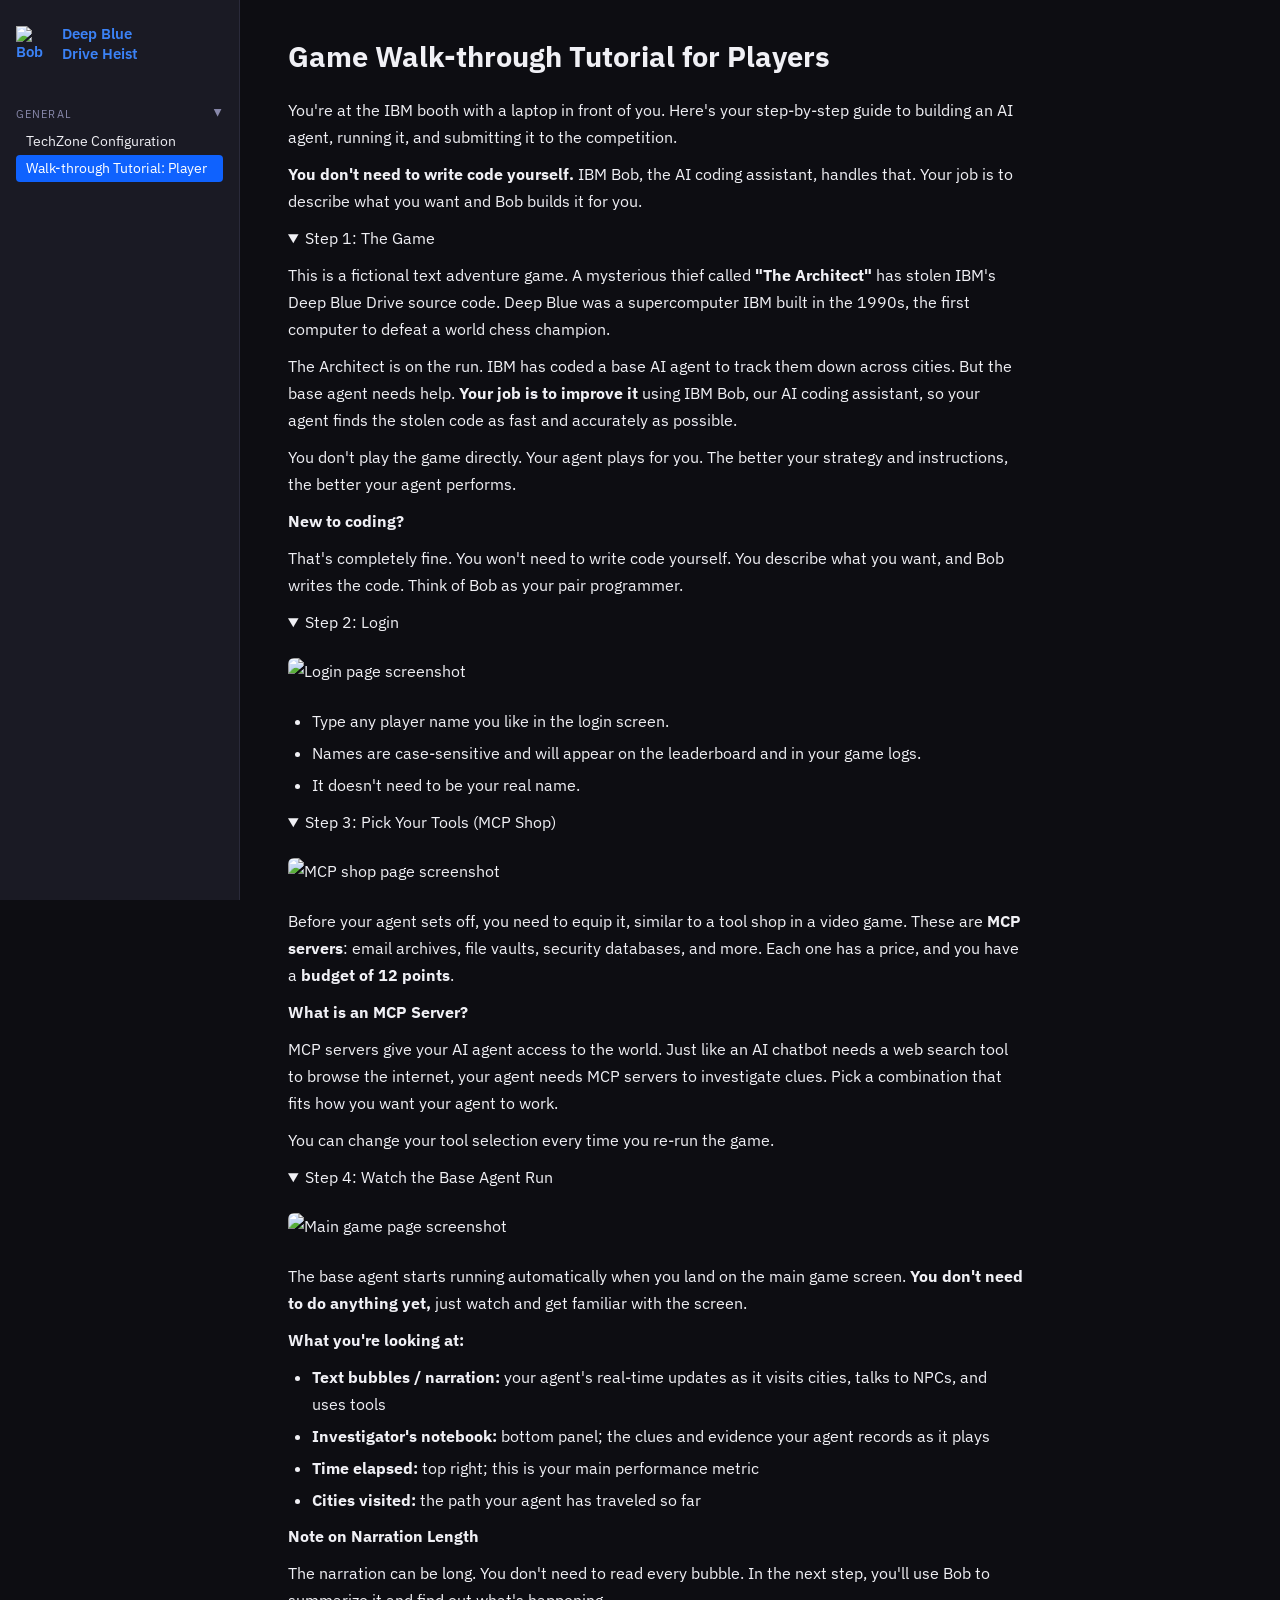
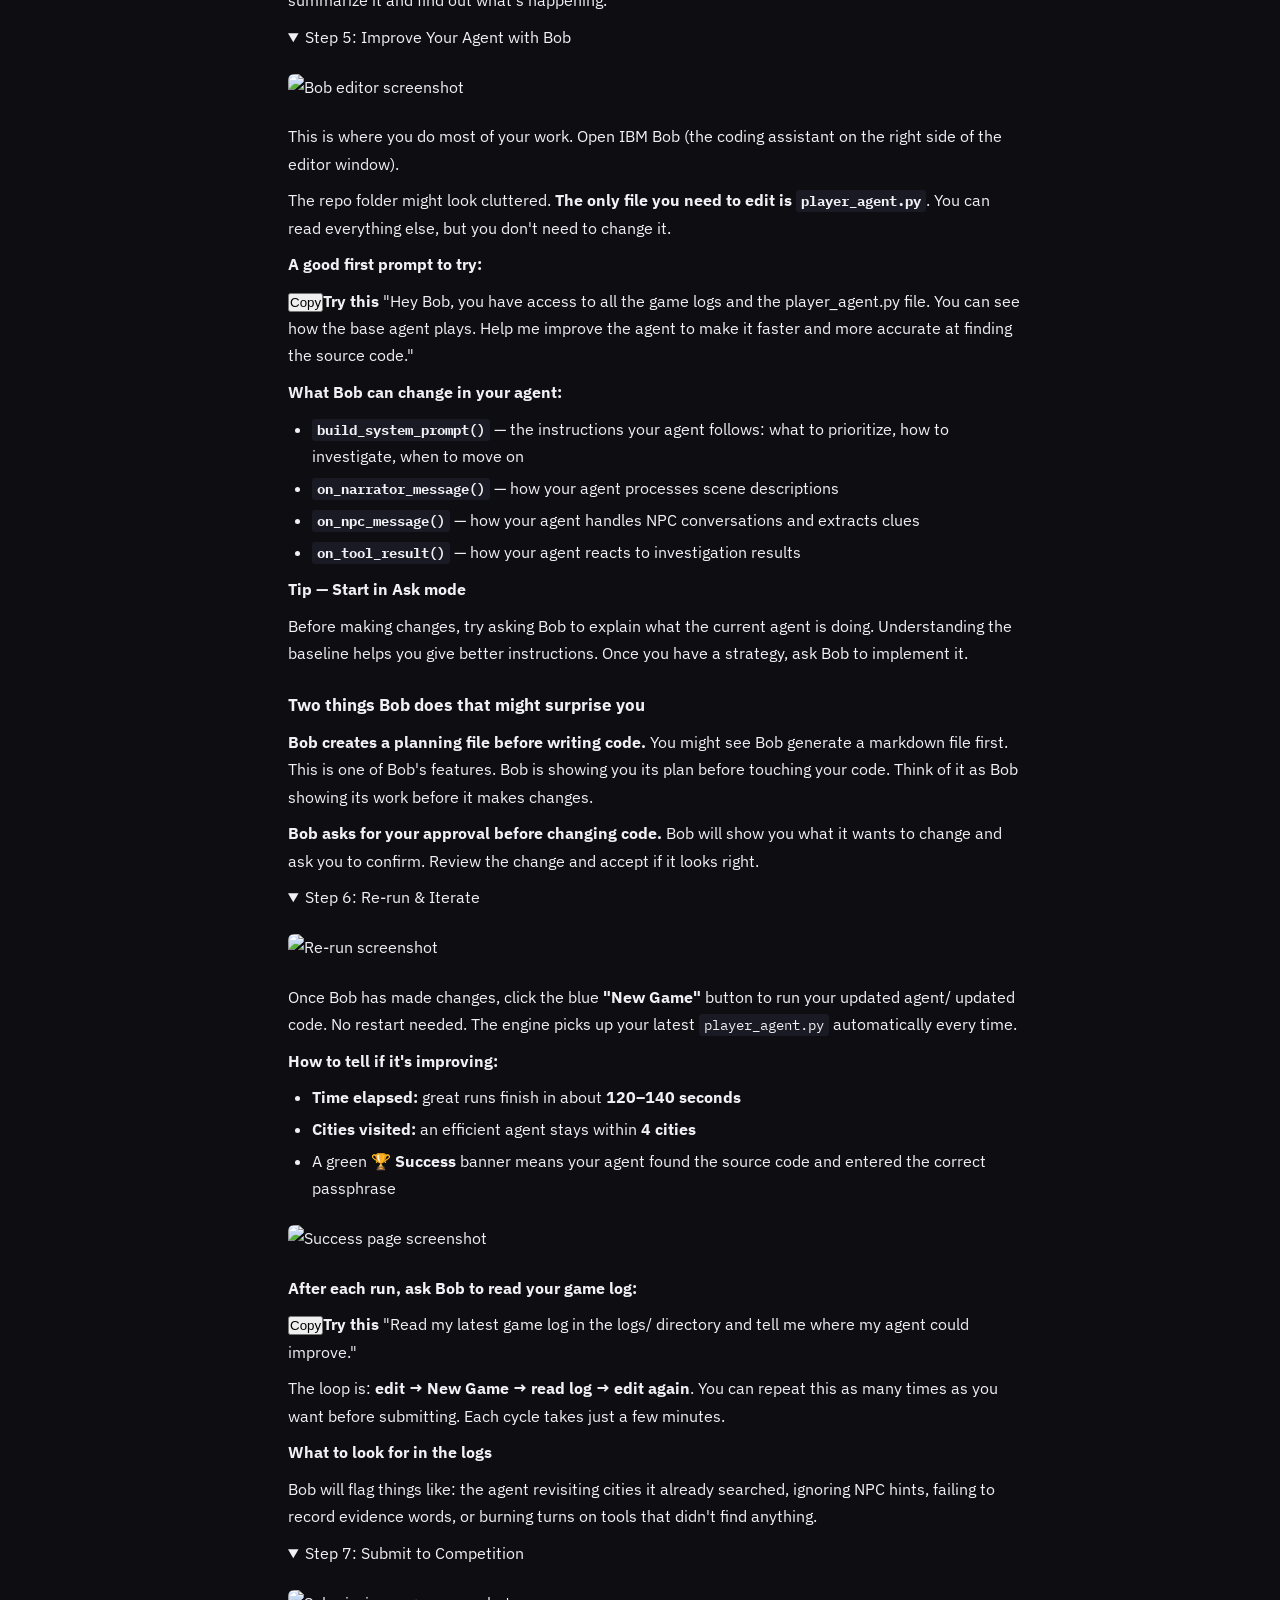
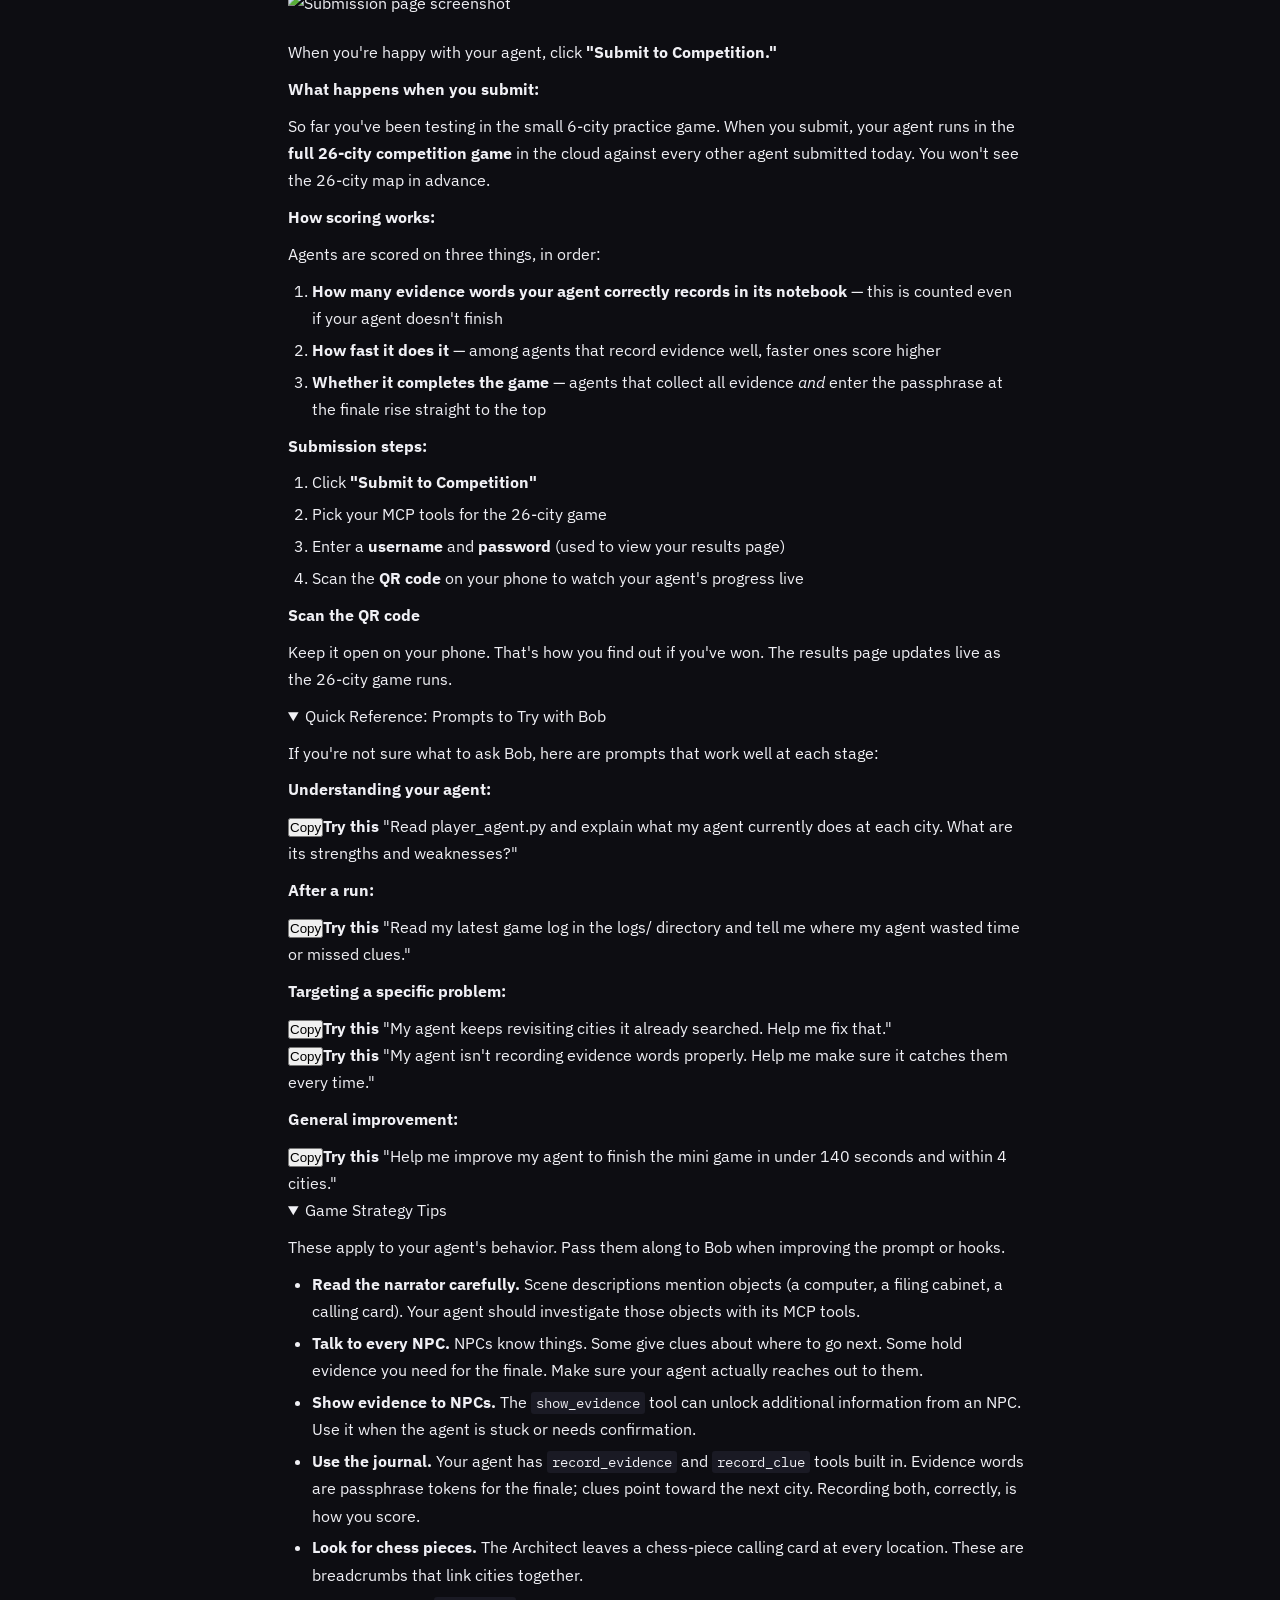
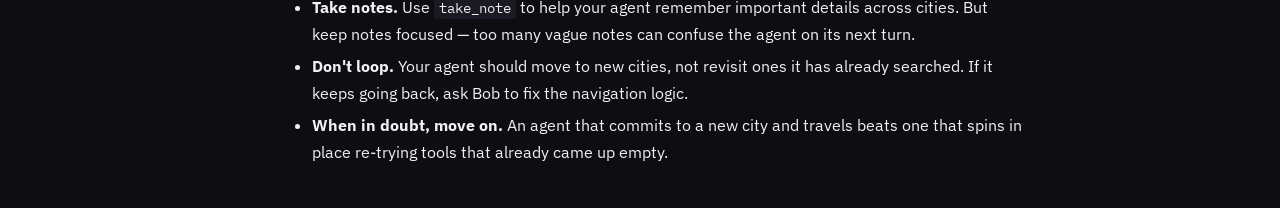
==== booth/player-guide/index.html @ 07d9587a "deploy: 2026-09-18 20:39:02 UTC" ====
<!DOCTYPE html>
<html lang="en">
<head>
  <meta charset="UTF-8">
  <meta name="viewport" content="width=device-width, initial-scale=1.0">
  <title>Player Guide — Deep Blue Drive Heist</title>
  <link rel="preconnect" href="https://fonts.googleapis.com">
  <link rel="preconnect" href="https://fonts.gstatic.com" crossorigin>
  <link href="https://fonts.googleapis.com/css2?family=IBM+Plex+Mono:wght@400;500&family=IBM+Plex+Sans:wght@400;500;600&display=swap" rel="stylesheet">
  <style>
    * { margin: 0; padding: 0; box-sizing: border-box; }
    :root {
      --bg: #0d0d12;
      --bg-layer: #1a1a24;
      --text: #f0f0f5;
      --text-muted: #8888aa;
      --accent: #0F62FE;
      --accent-bright: #3B82F6;
      --sidebar-w: 240px;
    }
    body {
      font-family: 'IBM Plex Sans', sans-serif;
      background: var(--bg);
      color: var(--text);
      display: flex;
      min-height: 100vh;
    }
    nav {
      width: var(--sidebar-w);
      background: var(--bg-layer);
      padding: 1.5rem 1rem;
      position: fixed;
      top: 0; bottom: 0;
      overflow-y: auto;
      border-right: 1px solid #2a2a3a;
    }
    nav a.logo {
      display: flex;
      align-items: center;
      gap: 0.6rem;
      font-weight: 600;
      font-size: 0.95rem;
      color: var(--accent-bright);
      text-decoration: none;
      margin-bottom: 1.5rem;
      line-height: 1.3;
    }
    nav a.logo img {
      width: 36px;
      height: 36px;
      flex-shrink: 0;
    }
    nav h3 {
      font-size: 0.7rem;
      text-transform: uppercase;
      letter-spacing: 0.1em;
      color: var(--text-muted);
      margin: 1.2rem 0 0;
    }
    nav .section-toggle {
      display: flex;
      justify-content: space-between;
      align-items: center;
      width: 100%;
      background: none;
      border: none;
      color: var(--text-muted);
      font-family: 'IBM Plex Sans', sans-serif;
      font-size: 0.7rem;
      text-transform: uppercase;
      letter-spacing: 0.1em;
      padding: 1.2rem 0 0.4rem;
      cursor: pointer;
      text-align: left;
    }
    nav .section-toggle:hover { color: var(--text); }
    nav .section-toggle .toggle-arrow { font-size: 0.6rem; transition: transform 0.2s; }
    nav .section-body { display: none; }
    nav .section-body.open { display: block; }
    nav h4.nav-sublabel {
      font-size: 0.65rem;
      text-transform: uppercase;
      letter-spacing: 0.08em;
      color: var(--text-muted);
      margin: 0.8rem 0 0.3rem 0.6rem;
      opacity: 0.7;
    }
    nav ul { list-style: none; }
    nav li a {
      display: block;
      padding: 0.3rem 0.6rem;
      color: var(--text);
      text-decoration: none;
      font-size: 0.85rem;
      border-radius: 4px;
    }
    nav li a:hover { background: #2a2a3a; }
    nav li a.active { background: var(--accent); color: #fff; }
    main {
      margin-left: var(--sidebar-w);
      padding: 2rem 3rem;
      max-width: 52rem;
      width: 100%;
      line-height: 1.7;
    }
    main h1 { font-size: 1.8rem; margin-bottom: 1rem; }
    main h2 { font-size: 1.3rem; margin: 2rem 0 0.5rem; border-bottom: 1px solid #2a2a3a; padding-bottom: 0.3rem; }
    main h3 { font-size: 1.05rem; margin: 1.5rem 0 0.4rem; }
    main p { margin: 0.6rem 0; }
    main a { color: var(--accent-bright); }
    main code {
      font-family: 'IBM Plex Mono', monospace;
      background: var(--bg-layer);
      padding: 0.15em 0.35em;
      border-radius: 3px;
      font-size: 0.88em;
    }
    .code-block { position: relative; margin: 0.8rem 0; }
    .code-header {
      display: flex;
      justify-content: space-between;
      align-items: center;
      background: #12121a;
      border: 1px solid #2a2a3a;
      border-bottom: none;
      border-radius: 6px 6px 0 0;
      padding: 0.3rem 0.7rem;
      font-family: 'IBM Plex Mono', monospace;
      font-size: 0.72rem;
      color: var(--text-muted);
    }
    .code-copy {
      background: none;
      border: 1px solid #2a2a3a;
      color: var(--text-muted);
      font-family: 'IBM Plex Sans', sans-serif;
      font-size: 0.72rem;
      padding: 0.15rem 0.5rem;
      border-radius: 3px;
      cursor: pointer;
      transition: color 0.15s, border-color 0.15s;
    }
    .code-copy:hover { color: var(--text); border-color: var(--text-muted); }
    main pre {
      background: var(--bg-layer);
      padding: 1rem;
      border-radius: 0 0 6px 6px;
      overflow-x: auto;
      margin: 0;
    }
    .code-block:not(:has(.code-header)) pre { border-radius: 6px; }
    main pre code { background: none; padding: 0; }
    main table { border-collapse: collapse; width: 100%; margin: 0.8rem 0; }
    main th, main td { border: 1px solid #2a2a3a; padding: 0.5rem 0.8rem; text-align: left; }
    main th { background: var(--bg-layer); font-weight: 600; }
    main ul, main ol { margin: 0.6rem 0; padding-left: 1.5rem; }
    main li { margin: 0.3rem 0; }
    main blockquote { border-left: 3px solid var(--accent); padding-left: 1rem; color: #d0d0e8; margin: 0.8rem 0; }
    .persona-buttons { display: flex; flex-wrap: wrap; gap: 0.75rem; margin: 1.5rem 0; }
    .persona-btn {
      display: inline-block;
      padding: 0.7rem 1.4rem;
      background: var(--accent);
      color: #fff;
      text-decoration: none;
      border-radius: 6px;
      font-weight: 500;
      font-size: 0.95rem;
      transition: background 0.15s;
    }
    .persona-btn:hover { background: var(--accent-bright); color: #fff; }
    /* Persona filter: hide nav sections based on role */
    nav .section-player,
    nav .section-booth-staff,
    nav .section-developer { display: block; }
    body.role-player nav .section-booth-staff { display: none; }
    body.role-staff nav .section-player { display: none; }
    body.role-developer nav .section-player,
    body.role-developer nav .section-booth-staff { display: none; }
    @media (max-width: 768px) {
      nav { position: static; width: 100%; border-right: none; border-bottom: 1px solid #2a2a3a; }
      main { margin-left: 0; padding: 1.5rem; }
      body { flex-direction: column; }
    }
  </style>
  <link rel="stylesheet" href="/bobgame-docs-external/shared/docs.css">
</head>
<body>
  <nav>
    <a class="logo" href="/bobgame-docs-external/"><img src="/bobgame-docs-external/assets/bob-head.svg" alt="Bob">Deep Blue<br>Drive Heist</a>
    
      
      
      
        
          
        
      
      
    
      
      
      
        
          
        
      
        
          
        
      
        
          
        
      
        
          
        
      
      
      <div class="section-general">
      
        <button class="section-toggle" onclick="toggleSection(this)">
          General<span class="toggle-arrow" style="transform:rotate(90deg)">▶</span>
        </button>
        <div class="section-body open">
          
            <ul>
              
                <li><a href="/bobgame-docs-external/booth/techzone/">TechZone Configuration</a></li>
              
                <li><a href="/bobgame-docs-external/booth/player-guide/" class="active">Walk-through Tutorial: Player</a></li>
              
            </ul>
          
        </div>
      
      </div>
      
    
      
      
      
        
          
        
      
        
          
        
      
        
          
        
      
      
    
      
      
      
        
          
        
      
        
          
        
      
        
          
        
      
        
          
        
      
        
          
        
      
        
          
        
      
      
    
      
      
      
        
          
        
      
      
    
  </nav>
  <main>
    <h1>Game Walk-through Tutorial for Players</h1>
<p>You're at the IBM booth with a laptop in front of you. Here's your step-by-step guide to building an AI agent, running it, and submitting it to the competition.</p>
<p><strong>You don't need to write code yourself.</strong> IBM Bob, the AI coding assistant, handles that. Your job is to describe what you want and Bob builds it for you.</p>
<details class="phase" id="step-1-the-game" open>
<summary>Step 1: The Game</summary>
<div class="phase-body"><p>This is a fictional text adventure game. A mysterious thief called <strong>&quot;The Architect&quot;</strong> has stolen IBM's Deep Blue Drive source code. Deep Blue was a supercomputer IBM built in the 1990s, the first computer to defeat a world chess champion.</p>
<p>The Architect is on the run. IBM has coded a base AI agent to track them down across cities. But the base agent needs help. <strong>Your job is to improve it</strong> using IBM Bob, our AI coding assistant, so your agent finds the stolen code as fast and accurately as possible.</p>
<p>You don't play the game directly. Your agent plays for you. The better your strategy and instructions, the better your agent performs.</p>
<div class="tip"><strong>New to coding?</strong>
<p>That's completely fine. You won't need to write code yourself. You describe what you want, and Bob writes the code. Think of Bob as your pair programmer.</p>
</div>
</div></details>
<details class="phase" id="step-2-login" open>
<summary>Step 2: Login</summary>
<div class="phase-body"><p><img src="/bobgame-docs-external/assets/login-page.png" alt="Login page screenshot" style="max-width:100%;border-radius:6px;margin:0.8rem 0;"></p>
<ul>
<li>Type any player name you like in the login screen.</li>
<li>Names are case-sensitive and will appear on the leaderboard and in your game logs.</li>
<li>It doesn't need to be your real name.</li>
</ul>
</div></details>
<details class="phase" id="step-3-pick-your-tools-mcp-shop" open>
<summary>Step 3: Pick Your Tools (MCP Shop)</summary>
<div class="phase-body"><p><img src="/bobgame-docs-external/assets/mcp-shop.png" alt="MCP shop page screenshot" style="max-width:100%;border-radius:6px;margin:0.8rem 0;"></p>
<p>Before your agent sets off, you need to equip it, similar to a tool shop in a video game. These are <strong>MCP servers</strong>: email archives, file vaults, security databases, and more. Each one has a price, and you have a <strong>budget of 12 points</strong>.</p>
<div class="callout"><strong>What is an MCP Server?</strong>
<p>MCP servers give your AI agent access to the world. Just like an AI chatbot needs a web search tool to browse the internet, your agent needs MCP servers to investigate clues. Pick a combination that fits how you want your agent to work.</p>
</div>
<p>You can change your tool selection every time you re-run the game.</p>
</div></details>
<details class="phase" id="step-4-watch-the-base-agent-run" open>
<summary>Step 4: Watch the Base Agent Run</summary>
<div class="phase-body"><p><img src="/bobgame-docs-external/assets/agent-starts.png" alt="Main game page screenshot" style="max-width:100%;border-radius:6px;margin:0.8rem 0;"></p>
<p>The base agent starts running automatically when you land on the main game screen. <strong>You don't need to do anything yet,</strong> just watch and get familiar with the screen.</p>
<p><strong>What you're looking at:</strong></p>
<ul>
<li><strong>Text bubbles / narration:</strong> your agent's real-time updates as it visits cities, talks to NPCs, and uses tools</li>
<li><strong>Investigator's notebook:</strong> bottom panel; the clues and evidence your agent records as it plays</li>
<li><strong>Time elapsed:</strong> top right; this is your main performance metric</li>
<li><strong>Cities visited:</strong> the path your agent has traveled so far</li>
</ul>
<div class="warn"><strong>Note on Narration Length</strong>
<p>The narration can be long. You don't need to read every bubble. In the next step, you'll use Bob to summarize it and find out what's happening.</p>
</div>
</div></details>
<details class="phase" id="step-5-improve-your-agent-with-bob" open>
<summary>Step 5: Improve Your Agent with Bob</summary>
<div class="phase-body"><p><img src="/bobgame-docs-external/assets/bob-window.png" alt="Bob editor screenshot" style="max-width:100%;border-radius:6px;margin:0.8rem 0;"></p>
<p>This is where you do most of your work. Open IBM Bob (the coding assistant on the right side of the editor window).</p>
<p>The repo folder might look cluttered. <strong>The only file you need to edit is <code>player_agent.py</code></strong>. You can read everything else, but you don't need to change it.</p>
<p><strong>A good first prompt to try:</strong></p>
<div class="callout"><button class="copy-btn" onclick="copyCallout(this)">Copy</button><strong>Try this</strong>
<span class="callout-text">"Hey Bob, you have access to all the game logs and the player_agent.py file. You can see how the base agent plays. Help me improve the agent to make it faster and more accurate at finding the source code."</span></div>
<p><strong>What Bob can change in your agent:</strong></p>
<ul>
<li><strong><code>build_system_prompt()</code></strong> — the instructions your agent follows: what to prioritize, how to investigate, when to move on</li>
<li><strong><code>on_narrator_message()</code></strong> — how your agent processes scene descriptions</li>
<li><strong><code>on_npc_message()</code></strong> — how your agent handles NPC conversations and extracts clues</li>
<li><strong><code>on_tool_result()</code></strong> — how your agent reacts to investigation results</li>
</ul>
<div class="tip"><strong>Tip — Start in Ask mode</strong>
<p>Before making changes, try asking Bob to explain what the current agent is doing. Understanding the baseline helps you give better instructions. Once you have a strategy, ask Bob to implement it.</p>
</div>
<h3>Two things Bob does that might surprise you</h3>
<p><strong>Bob creates a planning file before writing code.</strong>
You might see Bob generate a markdown file first. This is one of Bob's features. Bob is showing you its plan before touching your code. Think of it as Bob showing its work before it makes changes.</p>
<p><strong>Bob asks for your approval before changing code.</strong>
Bob will show you what it wants to change and ask you to confirm. Review the change and accept if it looks right.</p>
</div></details>
<details class="phase" id="step-6-re-run-amp-iterate" open>
<summary>Step 6: Re-run &amp; Iterate</summary>
<div class="phase-body"><p><img src="/bobgame-docs-external/assets/re-run.png" alt="Re-run screenshot" style="max-width:100%;border-radius:6px;margin:0.8rem 0;"></p>
<p>Once Bob has made changes, click the blue <strong>&quot;New Game&quot;</strong> button to run your updated agent/ updated code. No restart needed. The engine picks up your latest <code>player_agent.py</code> automatically every time.</p>
<p><strong>How to tell if it's improving:</strong></p>
<ul>
<li><strong>Time elapsed:</strong> great runs finish in about <strong>120–140 seconds</strong></li>
<li><strong>Cities visited:</strong> an efficient agent stays within <strong>4 cities</strong></li>
<li>A green <strong>🏆 Success</strong> banner means your agent found the source code and entered the correct passphrase</li>
</ul>
<p><img src="/bobgame-docs-external/assets/success-page.png" alt="Success page screenshot" style="max-width:100%;border-radius:6px;margin:0.8rem 0;"></p>
<p><strong>After each run, ask Bob to read your game log:</strong></p>
<div class="callout"><button class="copy-btn" onclick="copyCallout(this)">Copy</button><strong>Try this</strong>
<span class="callout-text">"Read my latest game log in the logs/ directory and tell me where my agent could improve."</span></div>
<p>The loop is: <strong>edit → New Game → read log → edit again</strong>. You can repeat this as many times as you want before submitting. Each cycle takes just a few minutes.</p>
<div class="tip"><strong>What to look for in the logs</strong>
<p>Bob will flag things like: the agent revisiting cities it already searched, ignoring NPC hints, failing to record evidence words, or burning turns on tools that didn't find anything.</p>
</div>
</div></details>
<details class="phase" id="step-7-submit-to-competition" open>
<summary>Step 7: Submit to Competition</summary>
<div class="phase-body"><p><img src="/bobgame-docs-external/assets/submit-page.png" alt="Submission page screenshot" style="max-width:100%;border-radius:6px;margin:0.8rem 0;"></p>
<p>When you're happy with your agent, click <strong>&quot;Submit to Competition.&quot;</strong></p>
<p><strong>What happens when you submit:</strong></p>
<p>So far you've been testing in the small 6-city practice game. When you submit, your agent runs in the <strong>full 26-city competition game</strong> in the cloud against every other agent submitted today. You won't see the 26-city map in advance.</p>
<p><strong>How scoring works:</strong></p>
<p>Agents are scored on three things, in order:</p>
<ol>
<li><strong>How many evidence words your agent correctly records in its notebook</strong> — this is counted even if your agent doesn't finish</li>
<li><strong>How fast it does it</strong> — among agents that record evidence well, faster ones score higher</li>
<li><strong>Whether it completes the game</strong> — agents that collect all evidence <em>and</em> enter the passphrase at the finale rise straight to the top</li>
</ol>
<p><strong>Submission steps:</strong></p>
<ol>
<li>Click <strong>&quot;Submit to Competition&quot;</strong></li>
<li>Pick your MCP tools for the 26-city game</li>
<li>Enter a <strong>username</strong> and <strong>password</strong> (used to view your results page)</li>
<li>Scan the <strong>QR code</strong> on your phone to watch your agent's progress live</li>
</ol>
<div class="tip"><strong>Scan the QR code</strong>
<p>Keep it open on your phone. That's how you find out if you've won. The results page updates live as the 26-city game runs.</p>
</div>
</div></details>
<details class="phase" id="quick-reference-prompts-to-try-with-bob" open>
<summary>Quick Reference: Prompts to Try with Bob</summary>
<div class="phase-body"><p>If you're not sure what to ask Bob, here are prompts that work well at each stage:</p>
<p><strong>Understanding your agent:</strong></p>
<div class="callout"><button class="copy-btn" onclick="copyCallout(this)">Copy</button><strong>Try this</strong>
<span class="callout-text">"Read player_agent.py and explain what my agent currently does at each city. What are its strengths and weaknesses?"</span></div>
<p><strong>After a run:</strong></p>
<div class="callout"><button class="copy-btn" onclick="copyCallout(this)">Copy</button><strong>Try this</strong>
<span class="callout-text">"Read my latest game log in the logs/ directory and tell me where my agent wasted time or missed clues."</span></div>
<p><strong>Targeting a specific problem:</strong></p>
<div class="callout"><button class="copy-btn" onclick="copyCallout(this)">Copy</button><strong>Try this</strong>
<span class="callout-text">"My agent keeps revisiting cities it already searched. Help me fix that."</span></div>
<div class="callout"><button class="copy-btn" onclick="copyCallout(this)">Copy</button><strong>Try this</strong>
<span class="callout-text">"My agent isn't recording evidence words properly. Help me make sure it catches them every time."</span></div>
<p><strong>General improvement:</strong></p>
<div class="callout"><button class="copy-btn" onclick="copyCallout(this)">Copy</button><strong>Try this</strong>
<span class="callout-text">"Help me improve my agent to finish the mini game in under 140 seconds and within 4 cities."</span></div>
</div></details>
<details class="phase" id="game-strategy-tips" open>
<summary>Game Strategy Tips</summary>
<div class="phase-body"><p>These apply to your agent's behavior. Pass them along to Bob when improving the prompt or hooks.</p>
<ul>
<li><strong>Read the narrator carefully.</strong> Scene descriptions mention objects (a computer, a filing cabinet, a calling card). Your agent should investigate those objects with its MCP tools.</li>
<li><strong>Talk to every NPC.</strong> NPCs know things. Some give clues about where to go next. Some hold evidence you need for the finale. Make sure your agent actually reaches out to them.</li>
<li><strong>Show evidence to NPCs.</strong> The <code>show_evidence</code> tool can unlock additional information from an NPC. Use it when the agent is stuck or needs confirmation.</li>
<li><strong>Use the journal.</strong> Your agent has <code>record_evidence</code> and <code>record_clue</code> tools built in. Evidence words are passphrase tokens for the finale; clues point toward the next city. Recording both, correctly, is how you score.</li>
<li><strong>Look for chess pieces.</strong> The Architect leaves a chess-piece calling card at every location. These are breadcrumbs that link cities together.</li>
<li><strong>Take notes.</strong> Use <code>take_note</code> to help your agent remember important details across cities. But keep notes focused — too many vague notes can confuse the agent on its next turn.</li>
<li><strong>Don't loop.</strong> Your agent should move to new cities, not revisit ones it has already searched. If it keeps going back, ask Bob to fix the navigation logic.</li>
<li><strong>When in doubt, move on.</strong> An agent that commits to a new city and travels beats one that spins in place re-trying tools that already came up empty.</li>
</ul>
</div></details>

  </main>
  <script>
    // Persistent persona filter: URL param sets it, localStorage remembers it
    const VALID_ROLES = ['player', 'staff', 'developer'];
    const paramRole = new URLSearchParams(location.search).get('role');
    if (paramRole && VALID_ROLES.includes(paramRole)) {
      localStorage.setItem('docs-role', paramRole);
    }
    const role = localStorage.getItem('docs-role');
    if (role && VALID_ROLES.includes(role)) {
      document.body.classList.add('role-' + role);
      document.querySelectorAll('nav li[data-hide-from]').forEach(li => {
        if (li.dataset.hideFrom.split(',').includes(role)) li.style.display = 'none';
      });
    }
    // Nav section collapse/expand
    function toggleSection(btn) {
      const body = btn.nextElementSibling;
      const arrow = btn.querySelector('.toggle-arrow');
      const isOpen = body.classList.toggle('open');
      arrow.style.transform = isOpen ? 'rotate(90deg)' : '';
    }
    // Auto-expand the section containing the active link
    document.querySelectorAll('nav .section-body').forEach(body => {
      if (body.querySelector('a.active')) {
        body.classList.add('open');
        const arrow = body.previousElementSibling.querySelector('.toggle-arrow');
        if (arrow) arrow.style.transform = 'rotate(90deg)';
      }
    });
    // Code block headers: language label + copy button
    const LANG_LABELS = {bash:'bash',powershell:'powershell',json:'JSON',python:'Python',ini:'.env',text:'',js:'JavaScript'};
    document.querySelectorAll('main pre').forEach(pre => {
      const code = pre.querySelector('code');
      const lang = code ? [...code.classList].find(c => c.startsWith('language-'))?.replace('language-','') : '';
      const label = LANG_LABELS[lang] ?? lang;
      const wrapper = document.createElement('div');
      wrapper.className = 'code-block';
      const header = document.createElement('div');
      header.className = 'code-header';
      header.innerHTML = `<span>${label}</span><button class="code-copy">Copy</button>`;
      header.querySelector('.code-copy').addEventListener('click', function() {
        navigator.clipboard.writeText(pre.textContent).then(() => {
          this.textContent = 'Copied!';
          setTimeout(() => this.textContent = 'Copy', 1500);
        });
      });
      pre.parentNode.insertBefore(wrapper, pre);
      wrapper.appendChild(header);
      wrapper.appendChild(pre);
    });
  </script>
  <script src="/bobgame-docs-external/shared/docs.js"></script>
</body>
</html>
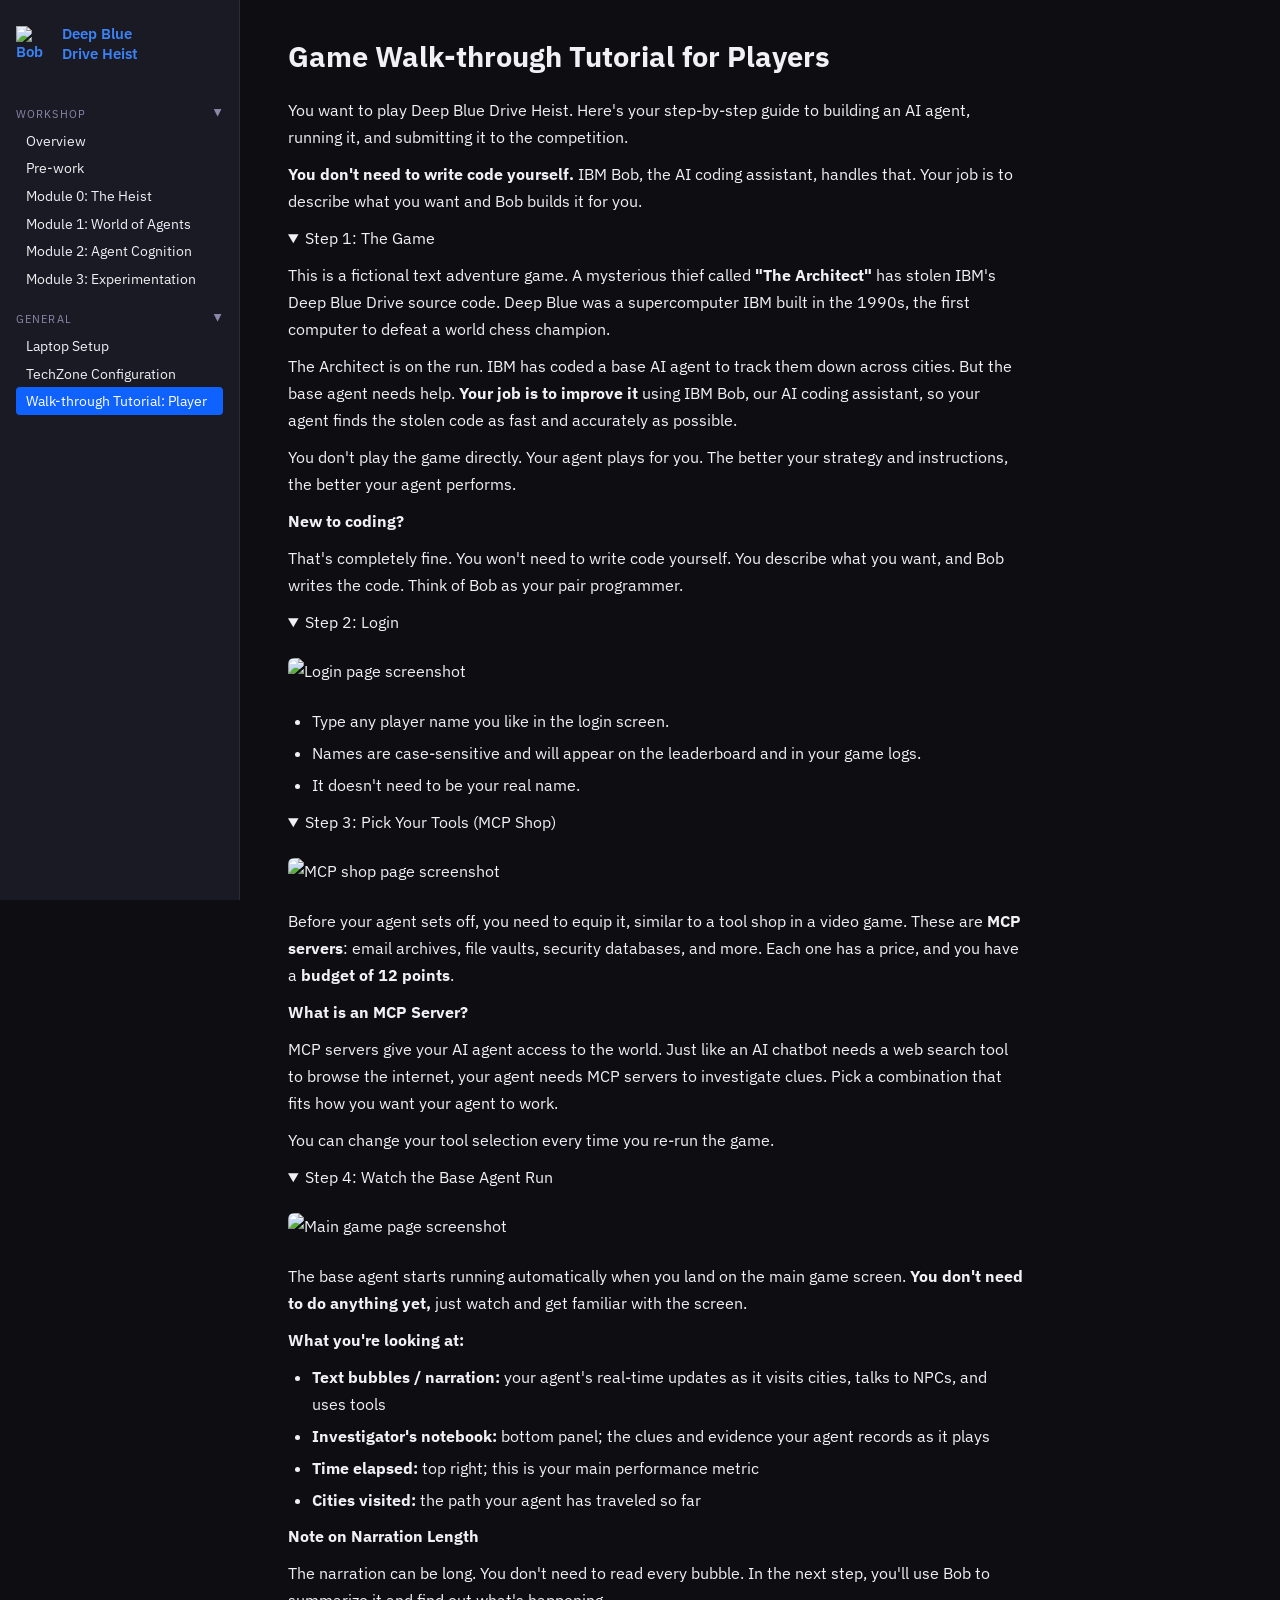
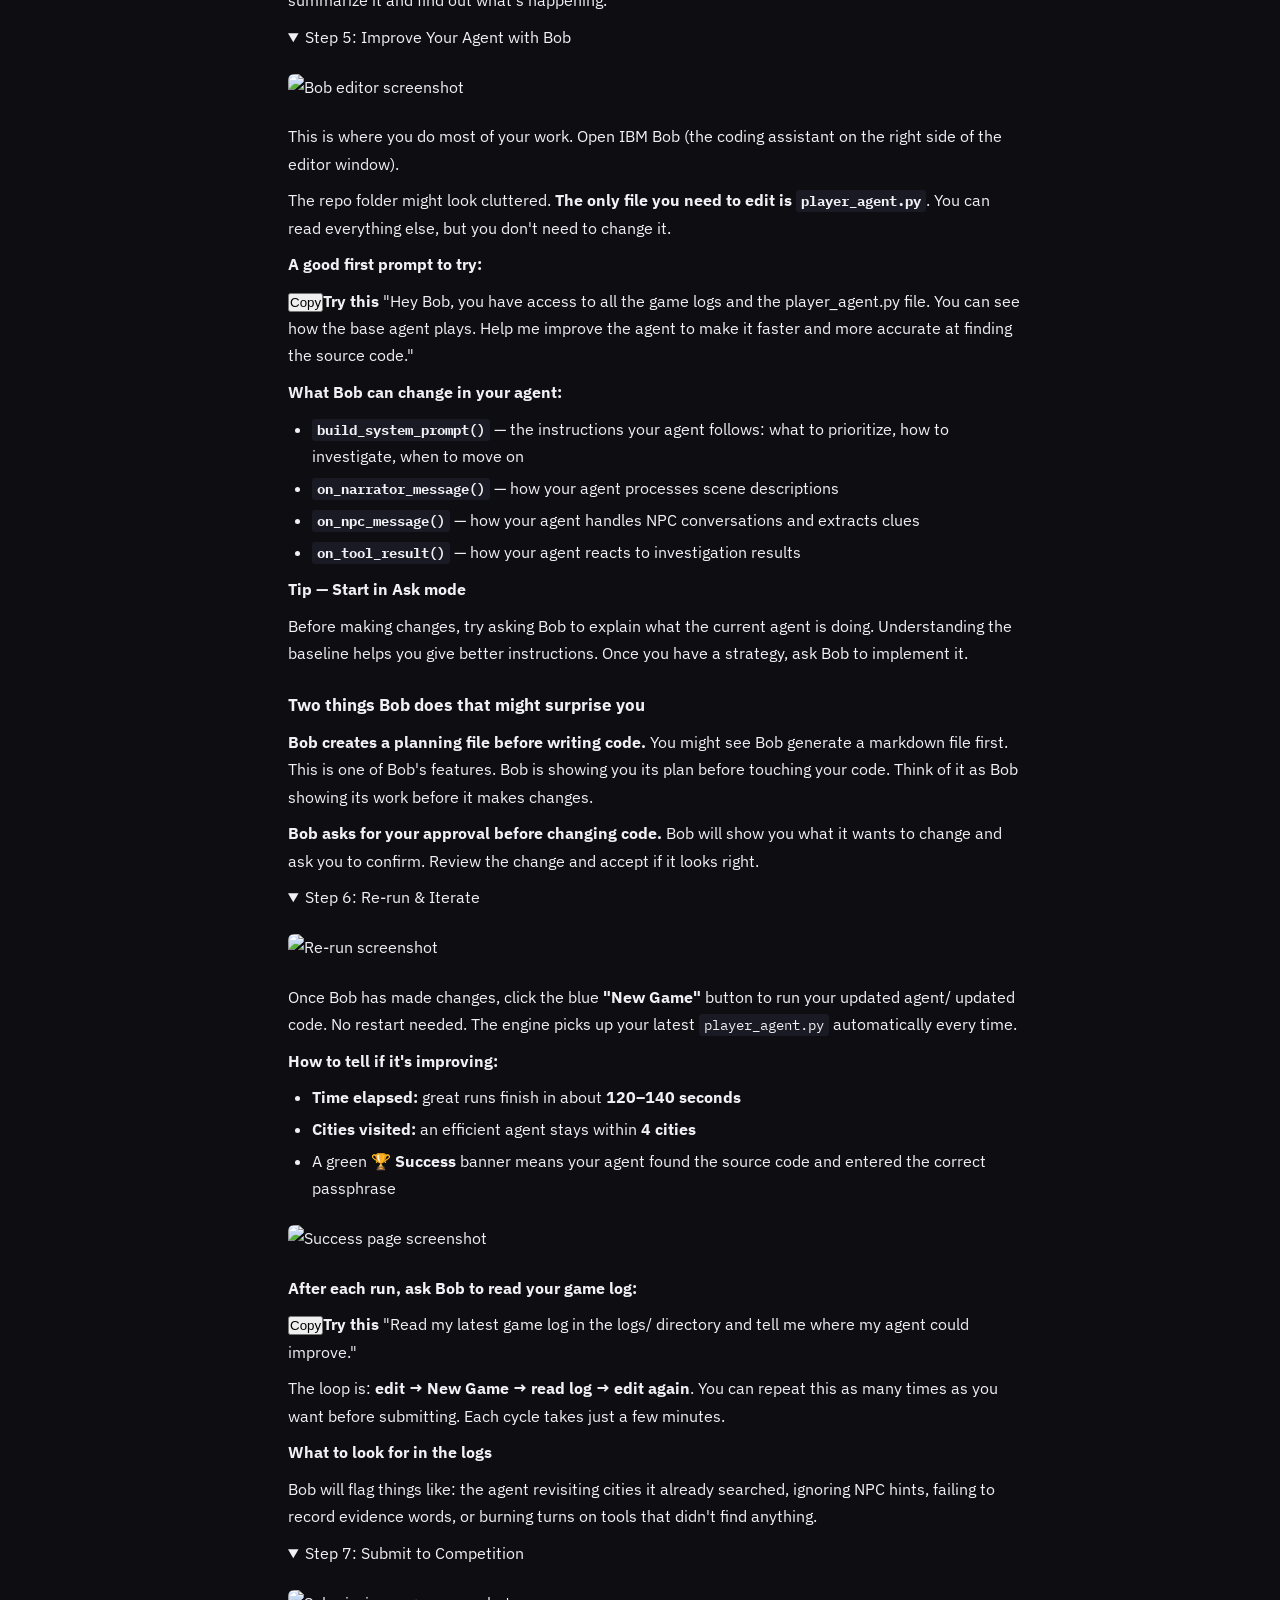
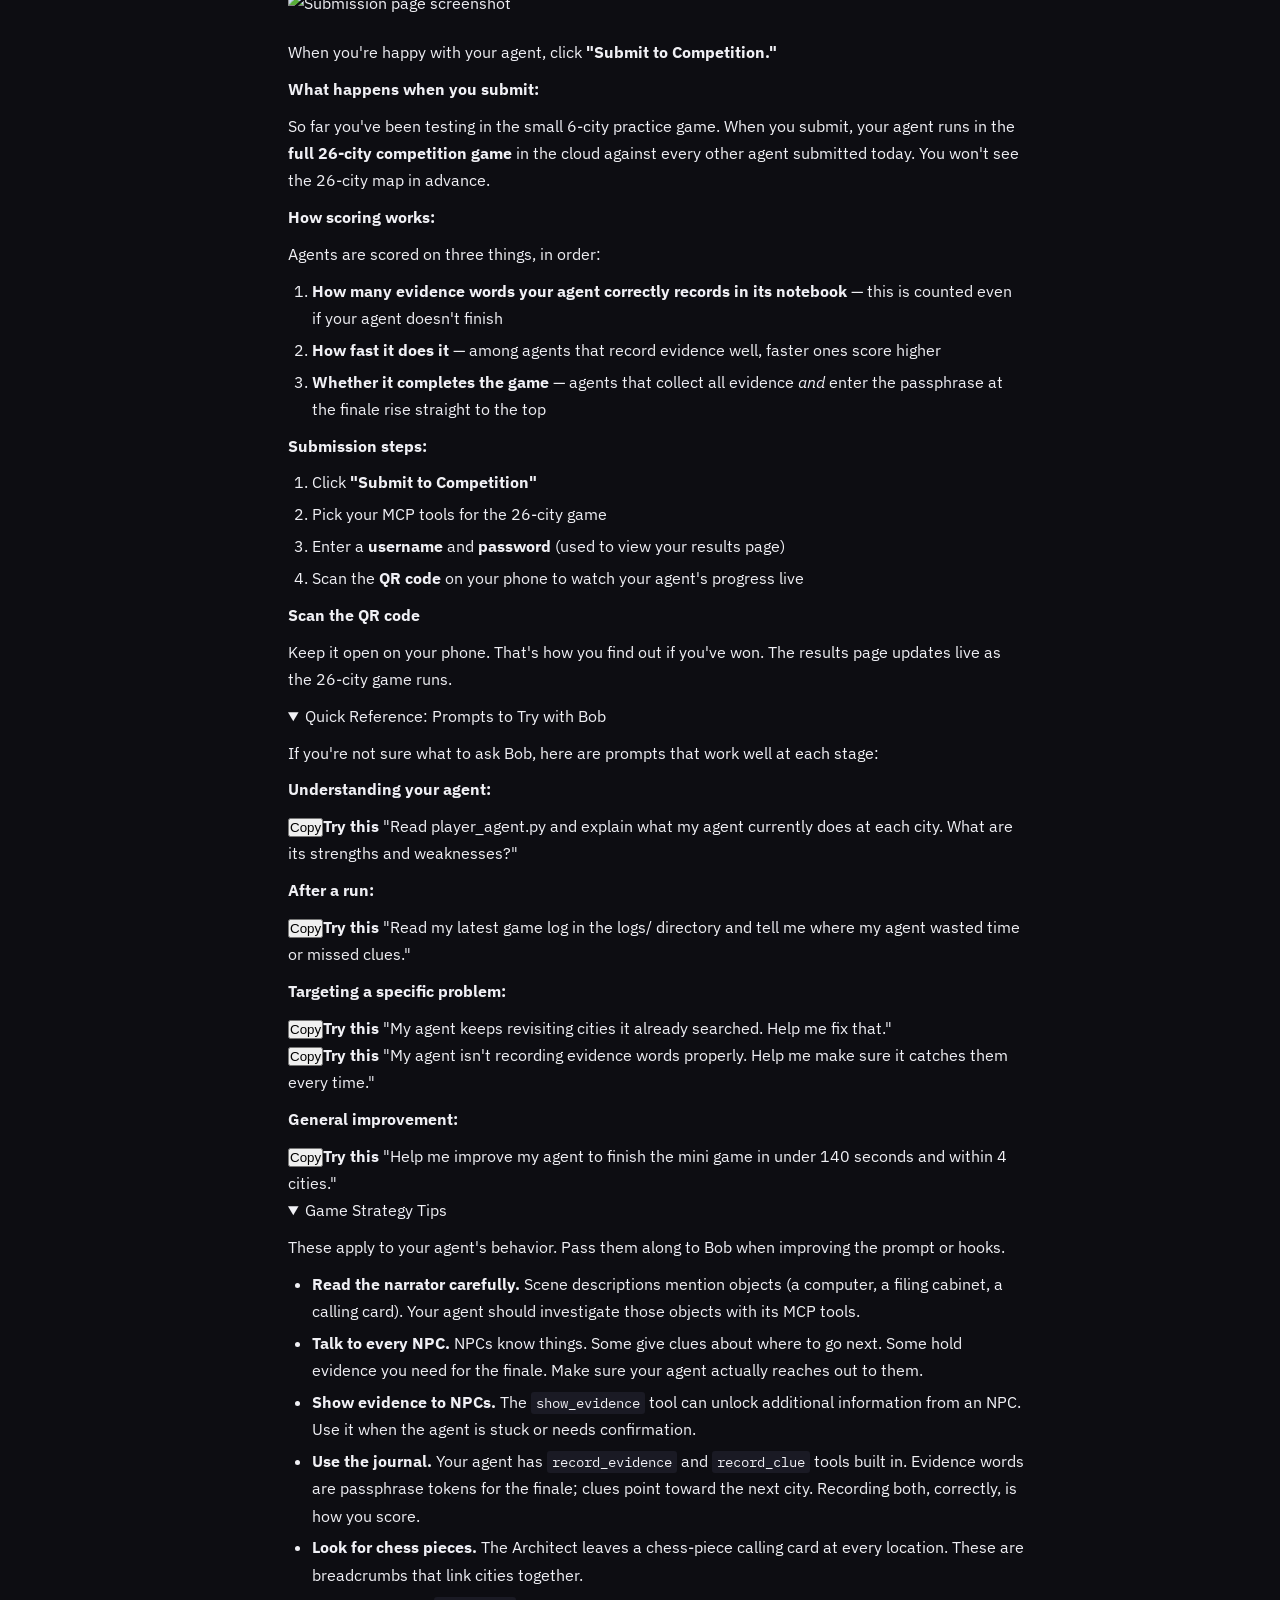
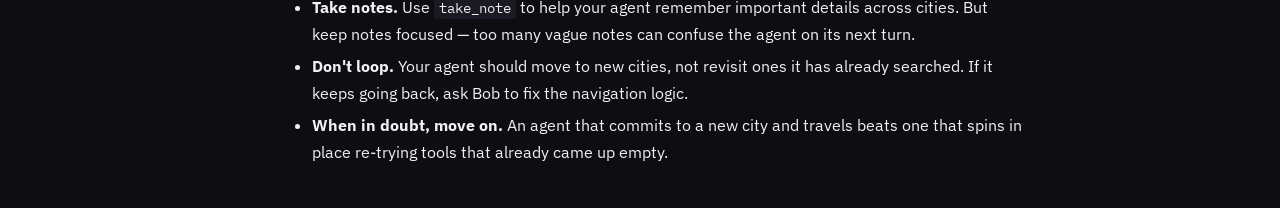
==== commit c68b3f87: "deploy: 2026-10-26 15:58:58 UTC" ====
--- a/booth/player-guide/index.html
+++ b/booth/player-guide/index.html
@@ -184,6 +184,8 @@
     }
   </style>
   <link rel="stylesheet" href="/bobgame-docs-external/shared/docs.css">
+  
+  
 </head>
 <body>
   <nav>
@@ -217,6 +219,62 @@
           
         
       
+        
+          
+        
+      
+        
+          
+        
+      
+      
+      <div class="section-workshop">
+      
+        <button class="section-toggle" onclick="toggleSection(this)">
+          Workshop<span class="toggle-arrow" style="transform:rotate(90deg)">▶</span>
+        </button>
+        <div class="section-body open">
+          
+            <ul>
+              
+                <li><a href="/bobgame-docs-external/workshop/">Overview</a></li>
+              
+                <li><a href="/bobgame-docs-external/workshop/prework/">Pre-work</a></li>
+              
+                <li><a href="/bobgame-docs-external/workshop/module-0/">Module 0: The Heist</a></li>
+              
+                <li><a href="/bobgame-docs-external/workshop/module-1/">Module 1: World of Agents</a></li>
+              
+                <li><a href="/bobgame-docs-external/workshop/module-2/">Module 2: Agent Cognition</a></li>
+              
+                <li><a href="/bobgame-docs-external/workshop/module-3/">Module 3: Experimentation</a></li>
+              
+            </ul>
+          
+        </div>
+      
+      </div>
+      
+    
+      
+      
+      
+        
+          
+        
+      
+        
+          
+        
+      
+        
+          
+        
+      
+        
+          
+        
+      
       
       <div class="section-general">
       
@@ -227,6 +285,8 @@
           
             <ul>
               
+                <li><a href="/bobgame-docs-external/booth/laptop-setup/">Laptop Setup</a></li>
+              
                 <li><a href="/bobgame-docs-external/booth/techzone/">TechZone Configuration</a></li>
               
                 <li><a href="/bobgame-docs-external/booth/player-guide/" class="active">Walk-through Tutorial: Player</a></li>
@@ -296,7 +356,7 @@
   </nav>
   <main>
     <h1>Game Walk-through Tutorial for Players</h1>
-<p>You're at the IBM booth with a laptop in front of you. Here's your step-by-step guide to building an AI agent, running it, and submitting it to the competition.</p>
+<p>You want to play Deep Blue Drive Heist. Here's your step-by-step guide to building an AI agent, running it, and submitting it to the competition.</p>
 <p><strong>You don't need to write code yourself.</strong> IBM Bob, the AI coding assistant, handles that. Your job is to describe what you want and Bob builds it for you.</p>
 <details class="phase" id="step-1-the-game" open>
 <summary>Step 1: The Game</summary>
@@ -493,5 +553,6 @@
     });
   </script>
   <script src="/bobgame-docs-external/shared/docs.js"></script>
+  
 </body>
 </html>
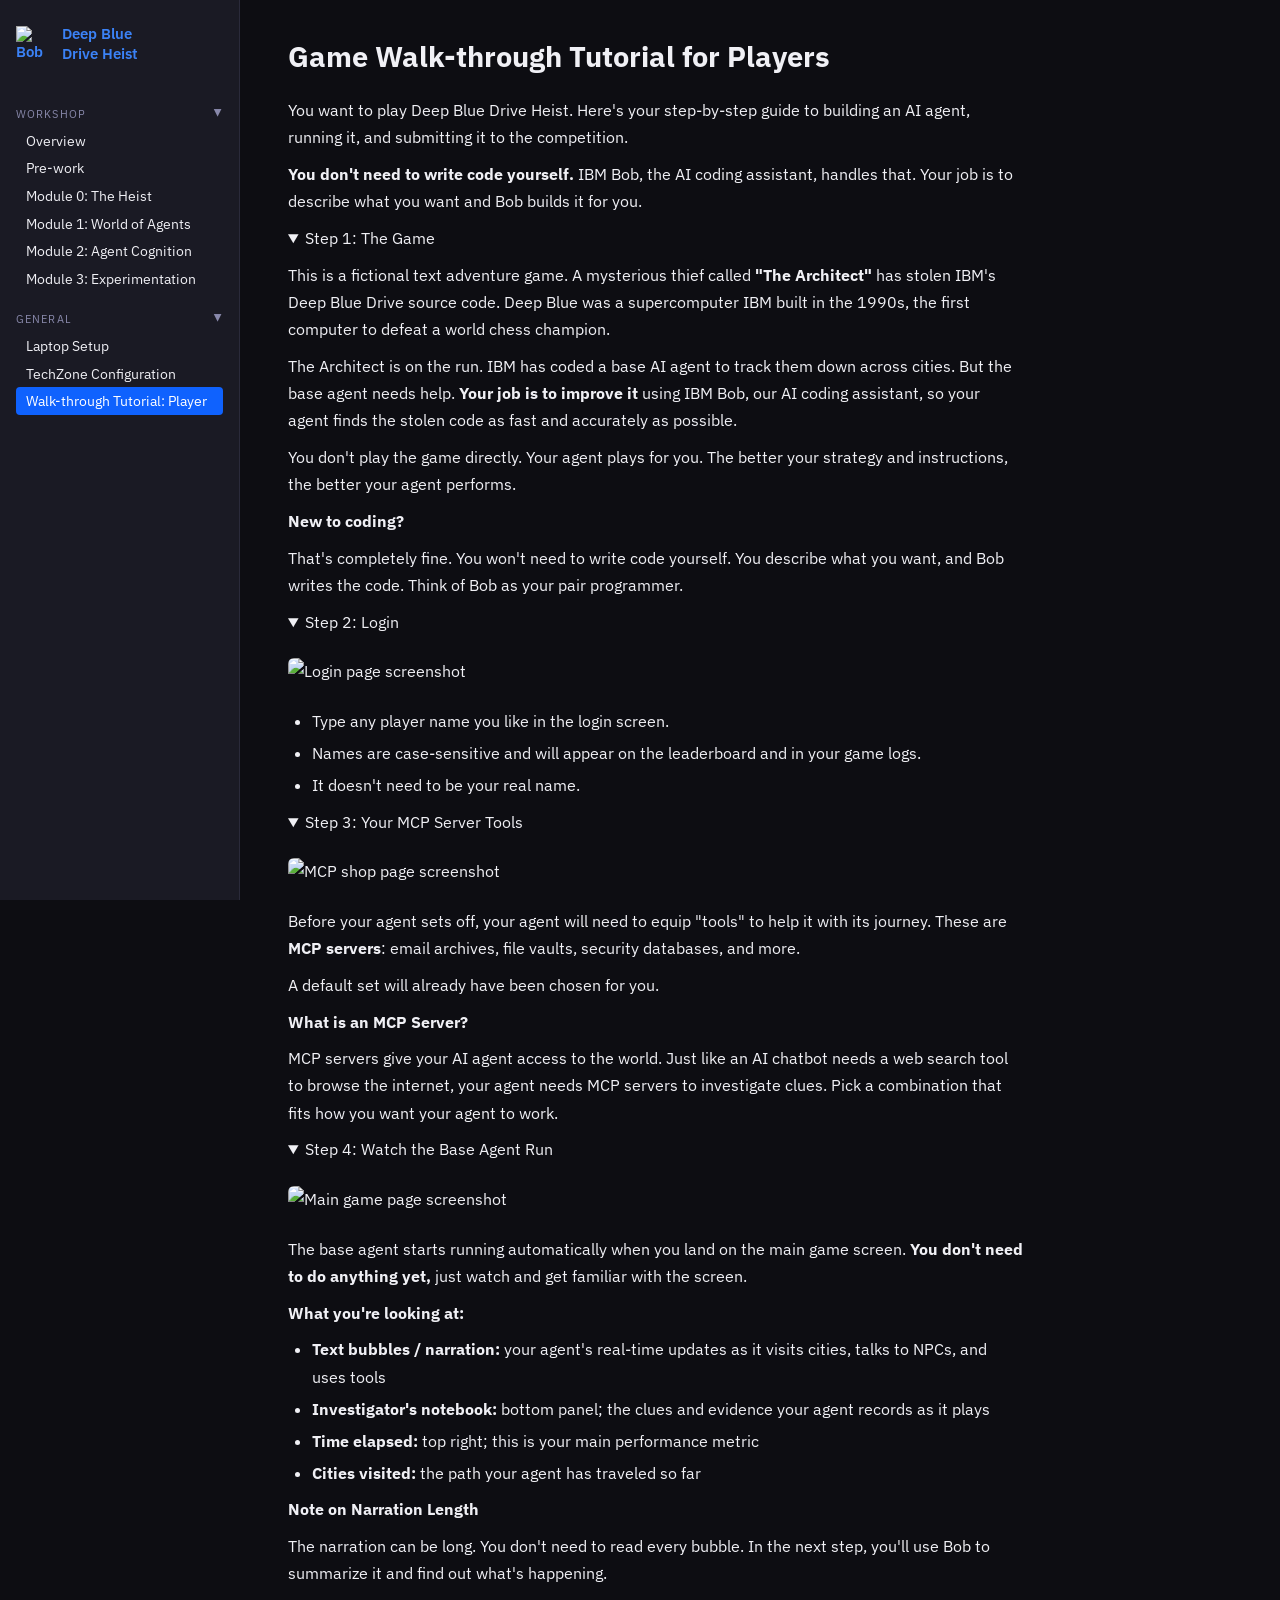
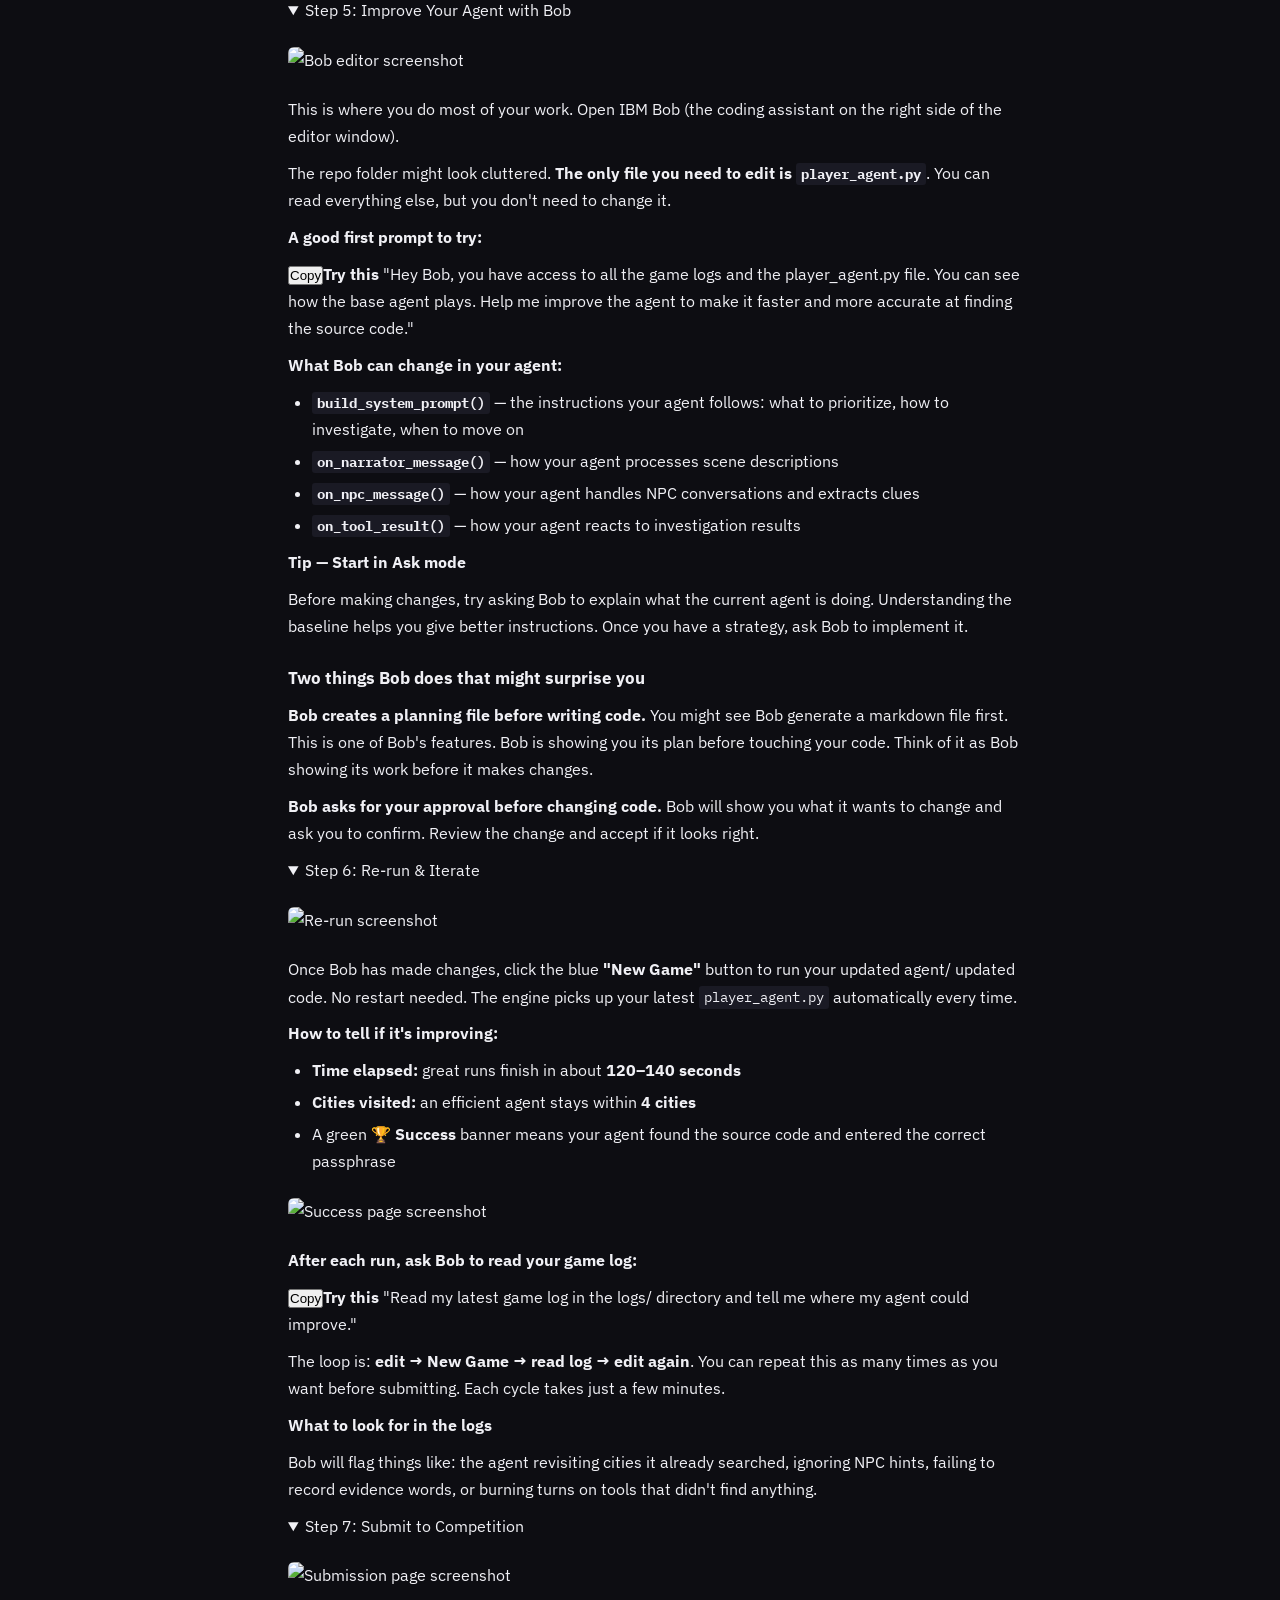
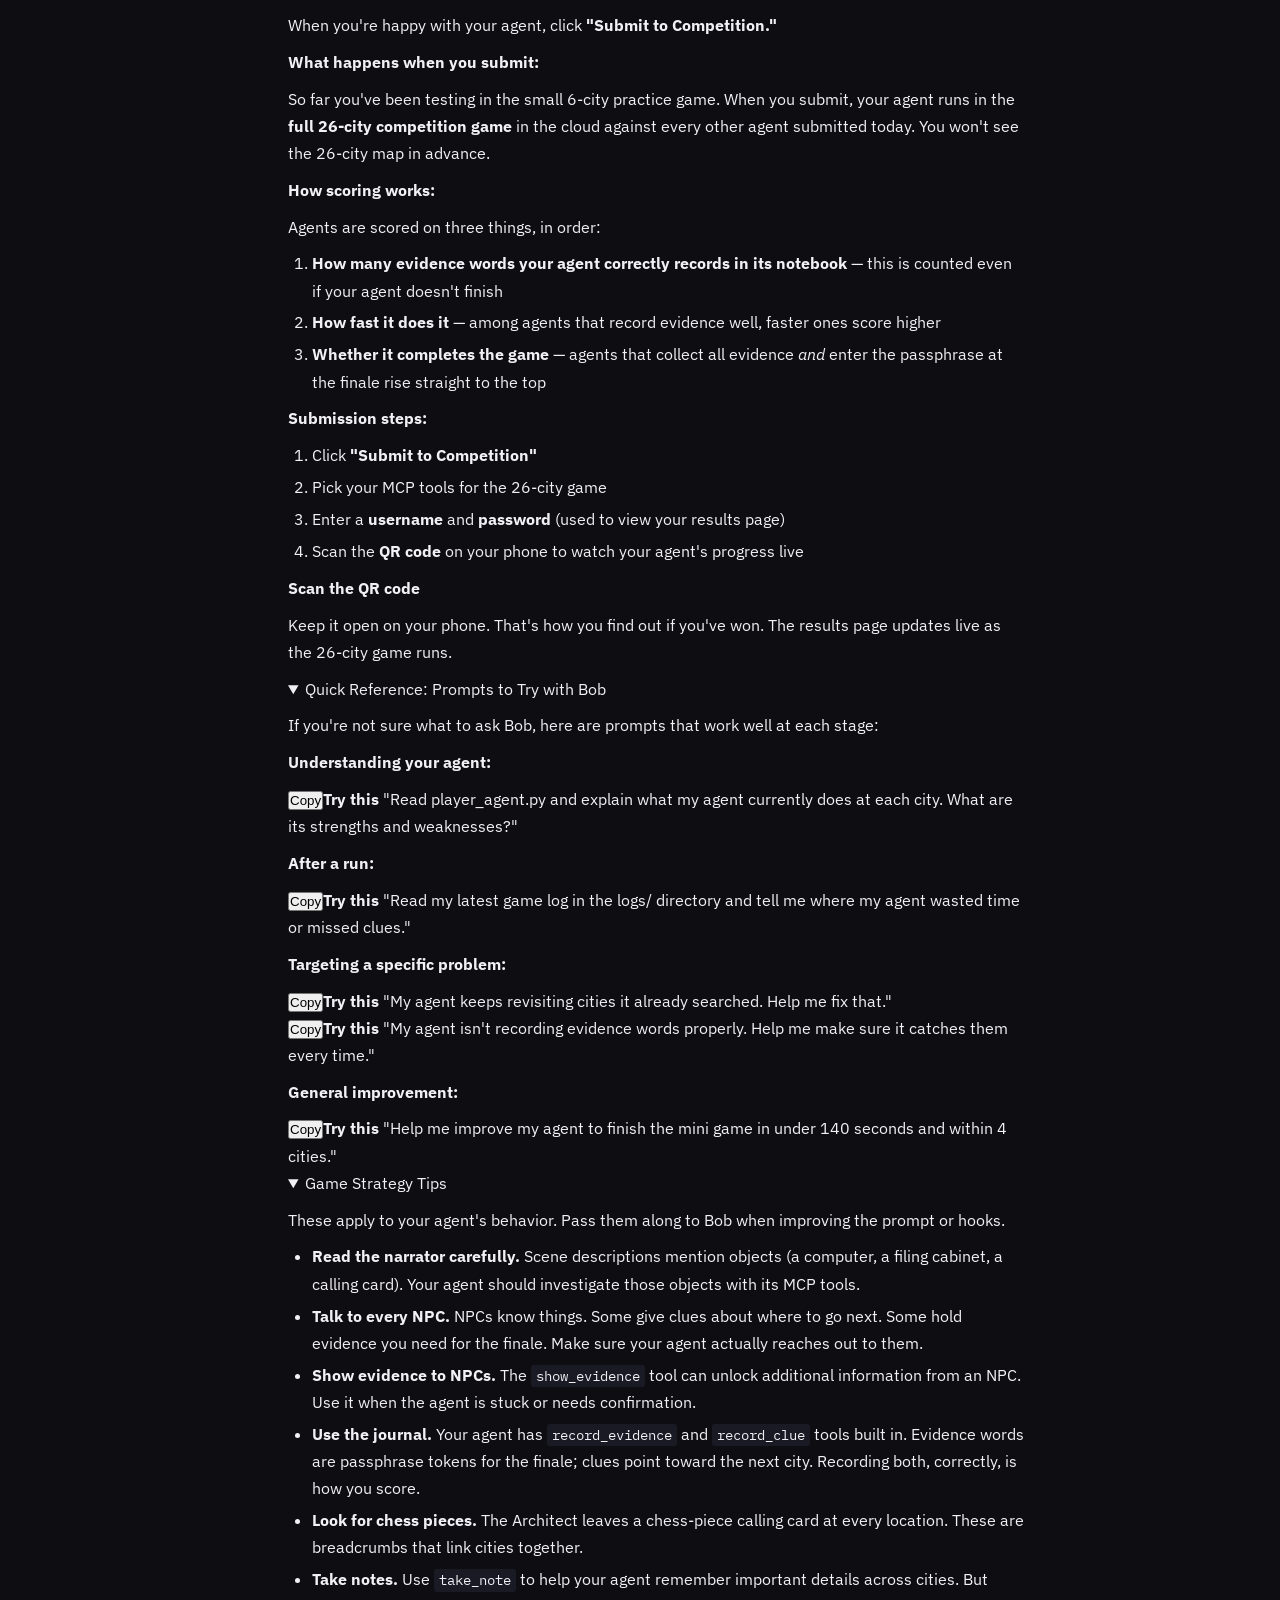
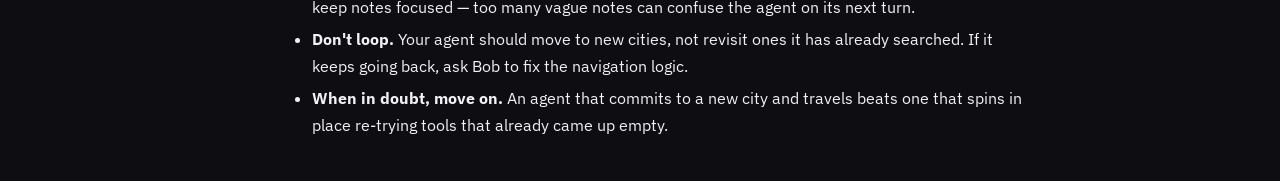
==== commit 7feece0a: "deploy: 2026-11-10 00:00:28 UTC" ====
--- a/booth/player-guide/index.html
+++ b/booth/player-guide/index.html
@@ -376,14 +376,14 @@
 <li>It doesn't need to be your real name.</li>
 </ul>
 </div></details>
-<details class="phase" id="step-3-pick-your-tools-mcp-shop" open>
-<summary>Step 3: Pick Your Tools (MCP Shop)</summary>
+<details class="phase" id="step-3-your-mcp-server-tools" open>
+<summary>Step 3: Your MCP Server Tools</summary>
 <div class="phase-body"><p><img src="/bobgame-docs-external/assets/mcp-shop.png" alt="MCP shop page screenshot" style="max-width:100%;border-radius:6px;margin:0.8rem 0;"></p>
-<p>Before your agent sets off, you need to equip it, similar to a tool shop in a video game. These are <strong>MCP servers</strong>: email archives, file vaults, security databases, and more. Each one has a price, and you have a <strong>budget of 12 points</strong>.</p>
+<p>Before your agent sets off, your agent will need to equip &quot;tools&quot; to help it with its journey. These are <strong>MCP servers</strong>: email archives, file vaults, security databases, and more.</p>
+<p>A default set will already have been chosen for you.</p>
 <div class="callout"><strong>What is an MCP Server?</strong>
 <p>MCP servers give your AI agent access to the world. Just like an AI chatbot needs a web search tool to browse the internet, your agent needs MCP servers to investigate clues. Pick a combination that fits how you want your agent to work.</p>
 </div>
-<p>You can change your tool selection every time you re-run the game.</p>
 </div></details>
 <details class="phase" id="step-4-watch-the-base-agent-run" open>
 <summary>Step 4: Watch the Base Agent Run</summary>
